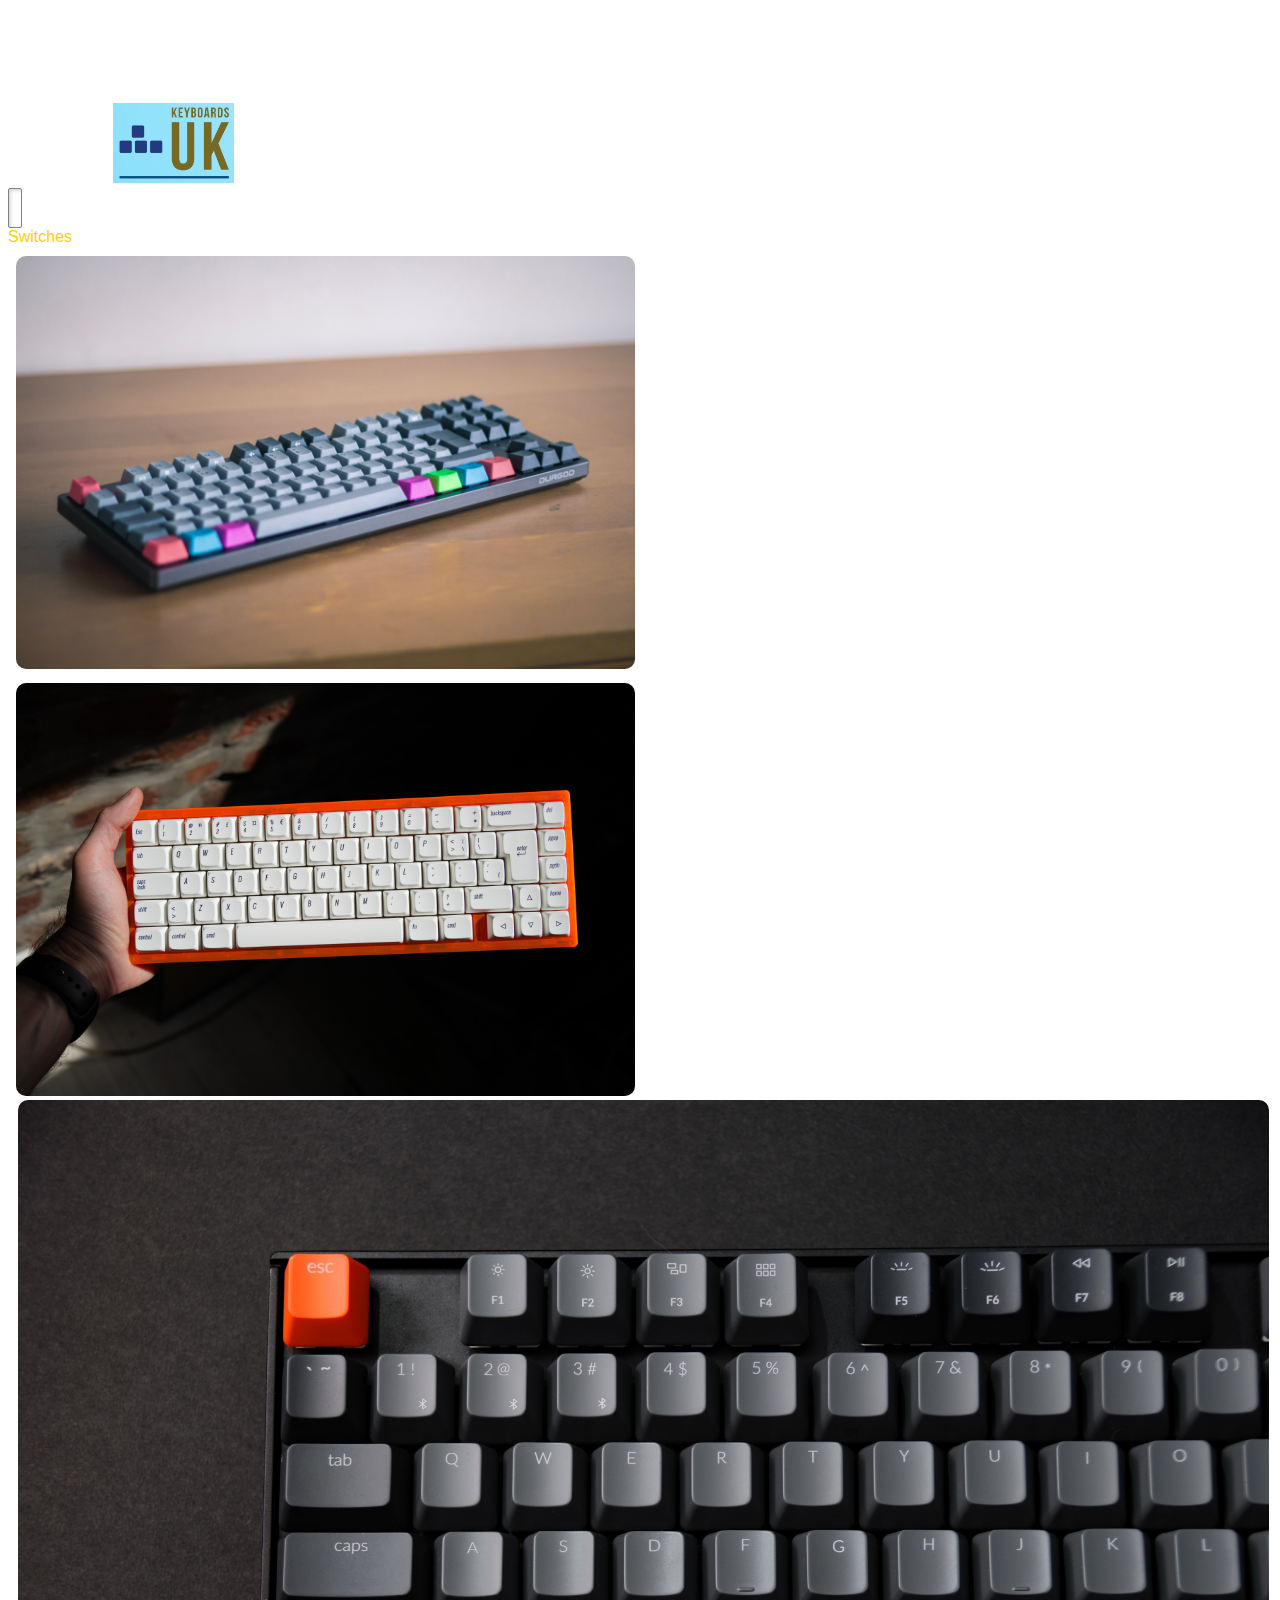
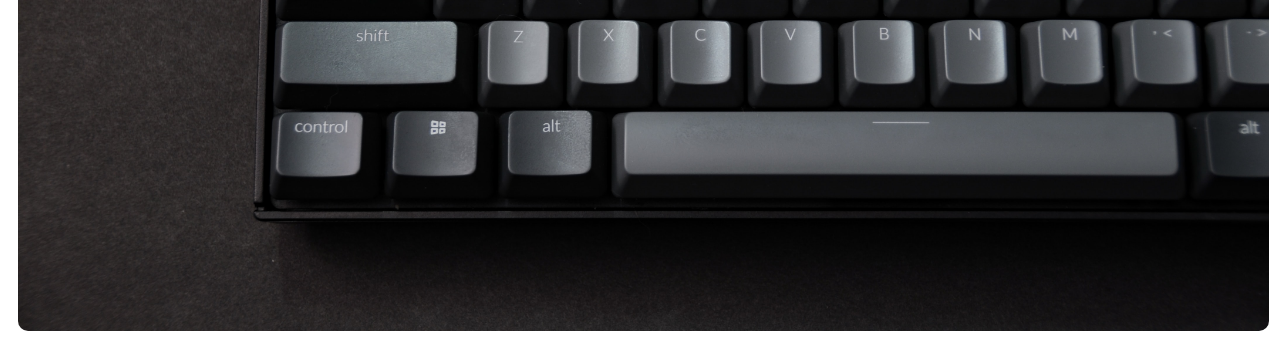
==== index.html @ 74899bf5 "Add files via upload" ====
<!DOCTYPE html>
<html lang="en">
  <head>
    <meta charset="UTF-8" />
    <meta http-equiv="X-UA-Compatible" content="IE=edge" />
    <meta name="viewport" content="width=device-width, initial-scale=1.0" />
    <title>Keyboarded</title>
    <link rel="stylesheet" href="home.css" />
    <link rel="stylesheet" href="general.css">
    <link rel="stylesheet" href="header.css">
  </head>
  <body>
    <header class="header">
      <div id="home">
        <a class="home-link" href="/index.html">
          <img
            class="navLogo"
            src="/images/LOGO.png"
            style="max-width: 100%"
            alt="Keyboards UK"
           />
        </a>
      </div>
      <input class="search-bar" type="text" placeholder="Search" />
      <div class="switches">
        <a class="switches-link" href="products/switches/switches.html">Switches</a>
      </div>
    </header>
    <img class="keeb" src="/images/keeb1.jpg" alt="" />
    <img class="keeb" src="/images/keeb2.jpg" alt="" />
    <img class="keeb1" src="/images/keeb3.jpg" alt="" />
  </body>
</html>
---- home.css ----
.keeb {
  width: 49%;
  height: auto;
  border-radius: 10px;
  object-fit: cover;
  display: inline-block;
  margin-right: 8px;
  margin-left: 8px;
  margin-top: 10px;
  }
.keeb1 {
  width: 99%;
  max-width: 100%;
  height: auto;
  border-radius: 10px;
  margin-left: 10px;
  }
.keeb , .keeb1 {
  pointer-events: none;
}
---- general.css ----
body {
  padding-top: 90px;
  font-family: Arial;
}
a {
  text-decoration: none;
}
---- header.css ----
.topnav {
  background-color: rgb(0, 37, 107);
  display: flex;
  align-items: center;
  justify-content: space-between;
  position: fixed;
  top: 0px;
  left: 0px;
  right: 0px;
  height: 90px;
  box-shadow: 0px 5px 10px rgba(0, 0, 0, 0.15);
  z-index: 100;
  column-gap: 10px;
}
.header a {
  color: rgb(255, 208, 0);
}
.topnav div {
  position: relative;
  transition: 0.2s;
  text-align: center;
  border-radius: 2px;
  font-size: 30px;
  transition: 0.2s;
  padding-top: 27px;
  padding-bottom: 28px;
  padding-left: 30px;
  padding-right: 30px;
}
.topnav div:hover {
  background-color: rgb(0, 99, 138);
  color: rgb(255, 228, 106);
}
#home {
  padding: 0px;
  margin-left: 100px;
}
.navLogo {
  height: 80px;
  min-width: 120px;
  object-fit: cover;
  padding: 5px;
  vertical-align: middle;
}
.search-bar {
  font-size: 24px;
  border-radius: 2px;
  max-width: 300px;
  width: 0;
  flex: 1;
  padding-left: 10px;
  padding-top: 5px;
  padding-bottom: 5px;
  border-width: 1px;
  border-style: solid;
  border-color: gray;
  box-shadow: inset 2px 2px 3px rgba(0, 0, 0, 0.15);
}
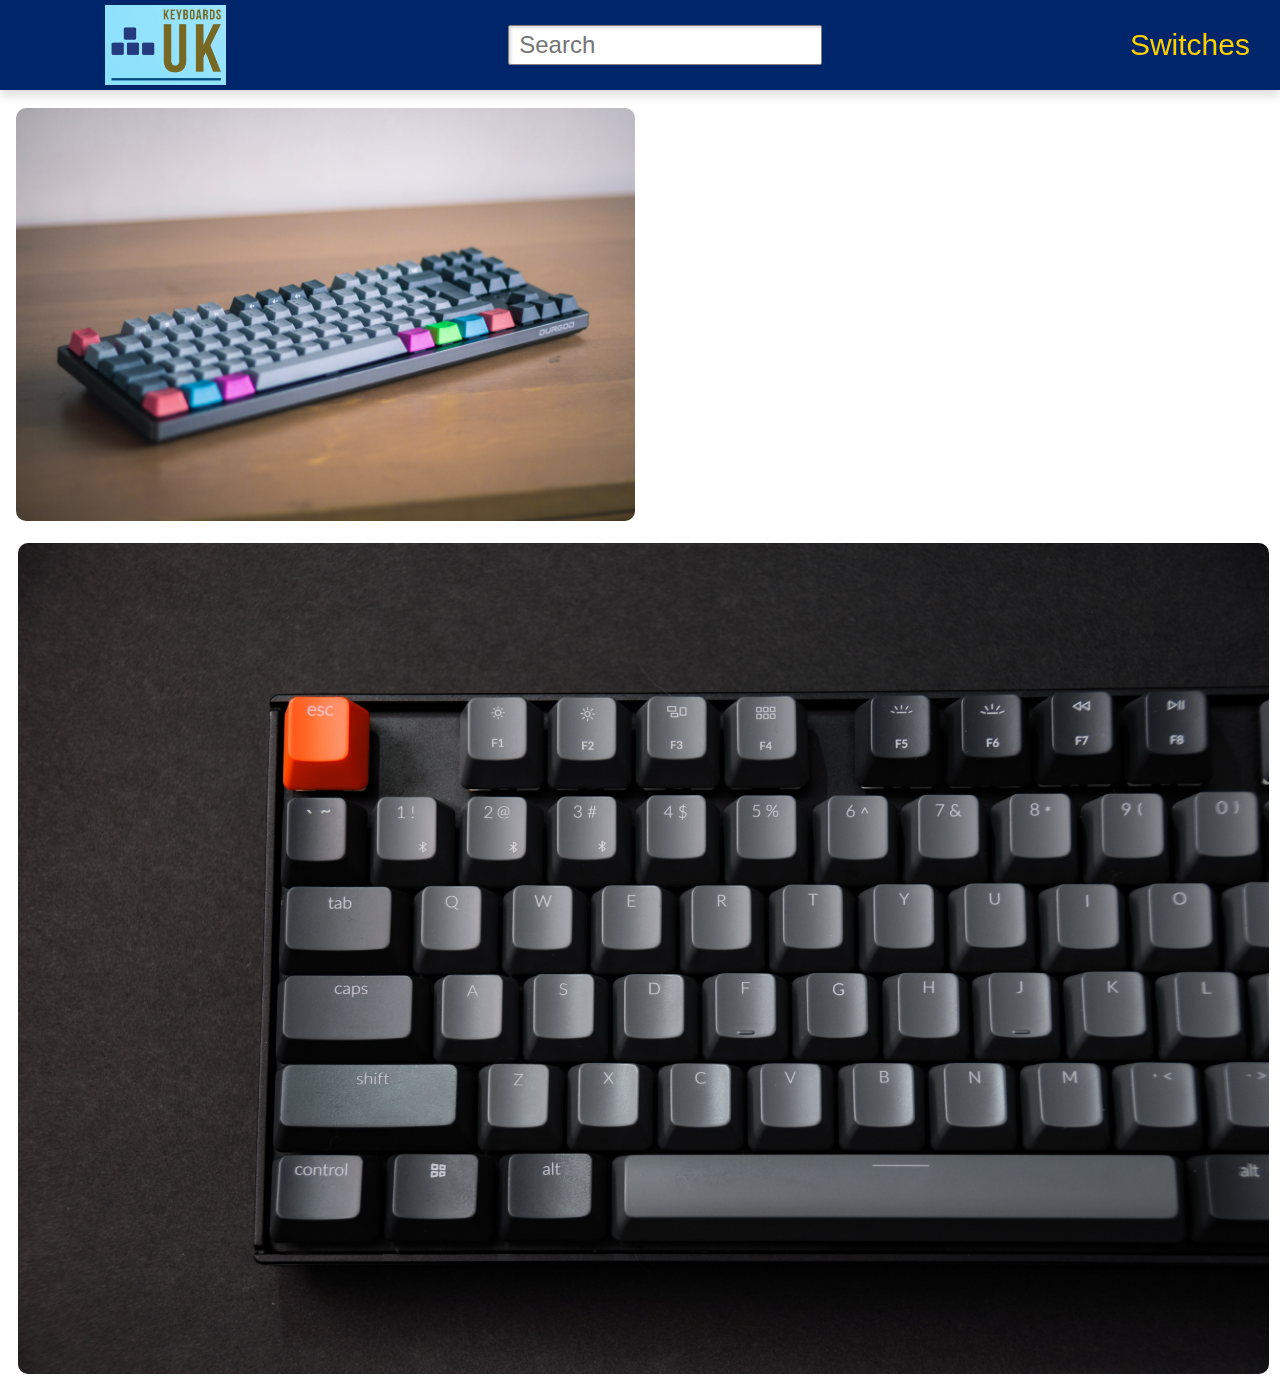
==== commit aec5d0c6: "Update index.html" ====
--- a/index.html
+++ b/index.html
@@ -15,7 +15,7 @@
         <a class="home-link" href="/index.html">
           <img
             class="navLogo"
-            src="/images/LOGO.png"
+            src="images/LOGO.png"
             style="max-width: 100%"
             alt="Keyboards UK"
            />
@@ -26,8 +26,8 @@
         <a class="switches-link" href="products/switches/switches.html">Switches</a>
       </div>
     </header>
-    <img class="keeb" src="/images/keeb1.jpg" alt="" />
-    <img class="keeb" src="/images/keeb2.jpg" alt="" />
-    <img class="keeb1" src="/images/keeb3.jpg" alt="" />
+    <img class="keeb" src="images/keeb1.jpg" alt="" />
+    <img class="keeb" src=/images/keeb2.jpg" alt="" />
+    <img class="keeb1" src="images/keeb3.jpg" alt="" />
   </body>
 </html>
--- a/header.css
+++ b/header.css
@@ -1,4 +1,4 @@
-.topnav {
+.header {
   background-color: rgb(0, 37, 107);
   display: flex;
   align-items: center;
@@ -15,7 +15,7 @@
 .header a {
   color: rgb(255, 208, 0);
 }
-.topnav div {
+.header div {
   position: relative;
   transition: 0.2s;
   text-align: center;
@@ -27,7 +27,7 @@
   padding-left: 30px;
   padding-right: 30px;
 }
-.topnav div:hover {
+.header div:hover {
   background-color: rgb(0, 99, 138);
   color: rgb(255, 228, 106);
 }
@@ -55,4 +55,4 @@
   border-style: solid;
   border-color: gray;
   box-shadow: inset 2px 2px 3px rgba(0, 0, 0, 0.15);
-}+}
